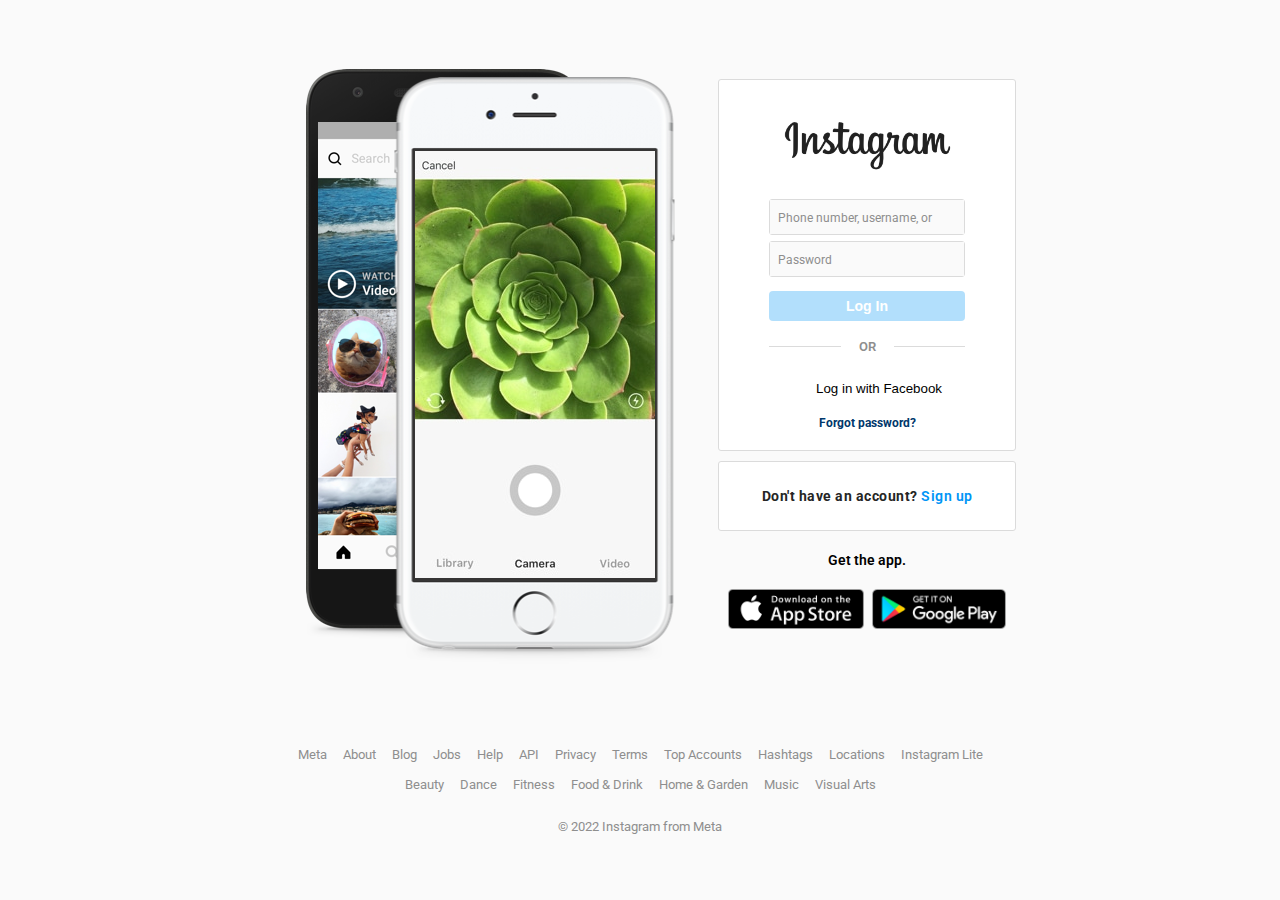
==== login.html @ d5593acf "first commit" ====
<!DOCTYPE html>
<html lang="en">
<head>
    <meta charset="UTF-8">
    <meta http-equiv="X-UA-Compatible" content="IE=edge">
    <meta name="viewport" content="width=device-width, initial-scale=1.0">
    <title>Instagram</title>
    <!--Favicon-->
    <link rel="shortcut icon" type="image/png" href="img/favicon.png">
    <!--Font-->
    <link rel="preconnect" href="https://fonts.googleapis.com">
    <link href="https://fonts.googleapis.com/css2?family=Roboto:wght@100&display=swap" rel="stylesheet">
    <link rel="stylesheet" href="style.css">
</head>
<body>

    <div class="container">
        <div class="main-container">
            <div class="main-content">
                <div class="slide-container" style="background-image: url(./img/phone-frame.png);">
                    <div class="slide-content" id="slide-content">
                        <img src="./img/slide (1).jpg" alt="slide image" class="active">
                        <img src="./img/slide (2).jpg" alt="slide image">
                        <img src="./img/slide (3).jpg" alt="slide image">
                        <img src="./img/slide (4).jpg" alt="slide image">
                        <img src="./img/slide (5).jpg" alt="slide image">
                    </div>
                </div>                
                <form name = "loginForm" method="post" action="index.html">
                <form autocomplete="off" onsubmit="onFormSubmit()">
                <div class="form-container">
                    <div class="form-content box">
                        <div class="logo">
                            <img src="./img/logo-light.png" alt="Instagram logo" class="logo-light">
                        </div>
                        <div class="signin-form" id="signin-form">
                            <div class="form-group">
                                <div class="animate-input">
                                    <span>
                                        Phone number, username, or email
                                    </span>
                                    <input type="text" id="info">
                                </div>
                            </div>
                            <div class="form-group">
                                <div class="animate-input">
                                    <span>
                                        Password
                                    </span>
                                    <input type="password" id="password">
                                    <button>Show</button>
                                </div>
                            </div>
                            <div class="btn-group">
                                <button class="btn-login" onclick="login(loginForm)" id="signin-btn" disabled>
                                    Log In
                                </button>
                            </div>
                            <div class="divine">
                                <div></div>
                                <div>OR</div>
                                <div></div>
                            </div>
                            <div class="btn-group">
                                <button class="btn-fb">
                                    <span class="fb-icon"></span>
                                    Log in with Facebook
                                </button>
                            </div>
                            <a href="#" class="forgot-pw">Forgot password?</a>
                        </div>
                    </div>
                    <div class="box goto">
                        <p>
                            Don't have an account?
                            <a href="signup.html">Sign up</a>
                        </p>
                    </div>

                    <div class="app-download">
                        <p>Get the app.</p>
                        <div class="store-link">
                            <a href="https://itunes.apple.com/app/instagram/id389801252?pt=428156&ct=igweb.loginPage.badge&mt=8&vt=lo">
                                <img src="./img/app-store.png" alt="app store">
                            </a>
                            <a href="https://play.google.com/store/apps/details?id=com.instagram.android&referrer=utm_source%3Dinstagramweb%26utm_campaign%3DloginPage%26ig_mid%3D93117DFF-F160-477D-9071-6FB136B357FE%26utm_content%3Dlo%26utm_medium%3Dbadge">
                                <img src="./img/gg-play.png" alt="google play">
                            </a>
                        </div>
                    </div>
                </div>
                </form>
            </form>

            </div>
        </div>
    <div class="footer">
        <div class="links">
            <a href="https://about.facebook.com/meta">Meta</a>
            <a href="https://about.instagram.com/">About</a>
            <a href="https://about.instagram.com/blog/">Blog</a>
            <a href="https://www.instagram.com/about/jobs/">Jobs</a>
            <a href="https://help.instagram.com/">Help</a>
            <a href="https://developers.facebook.com/docs/instagram">API</a>
            <a href="https://www.instagram.com/legal/privacy/">Privacy</a>
            <a href="https://www.instagram.com/legal/terms/">Terms</a>
            <a href="https://www.instagram.com/directory/profiles/">Top Accounts</a>
            <a href="https://www.instagram.com/directory/hashtags/">Hashtags</a>
            <a href="https://www.instagram.com/explore/locations/">Locations</a>
            <a href="https://www.instagram.com/web/lite/">Instagram Lite</a>
        </div>
        <div class="links">
            <a href="https://www.instagram.com/topics/beauty/">Beauty</a>
            <a href="https://www.instagram.com/topics/dance-and-performance/">Dance</a>
            <a href="https://www.instagram.com/topics/fitness/">Fitness</a>
            <a href="https://www.instagram.com/topics/food-and-drink/">Food & Drink</a>
            <a href="https://www.instagram.com/topics/home-and-garden/">Home & Garden</a>
            <a href="https://www.instagram.com/topics/music/">Music</a>
            <a href="https://www.instagram.com/topics/visual-arts/">Visual Arts</a>
        </div>

        <div class="copyright">
            © 2022 Instagram from Meta
        </div>
    </div>
</div>

    <!-- link to JS -->
    <script src="./validation.js"></script>

</body>

</html>
---- style.css ----
:root {
    --body-bg: #fafafa;
    --box-bg: #fff;
    --box-border-color: #dbdbdb;
    --txt-color: #262626;
    --txt-second-color: #8e8e8e;
    --btn-bg: #0095f6;
    --btn-color: #fff;
    --fb-color: #385185;
    --a-color: #00376b;
}

.dark {
    --body-bg: #151515;
    --box-bg: #151515;
    --box-border-color: #262626;
    --txt-color: #d2d2d2;
}

* {
    padding: 0;
    margin: 0;
    box-sizing: border-box;
}

body {
    font-family: "Roboto", sans-serif;
    background-color: var(--body-bg);
    color: var(--txt-color);
}

.container {
    height: 100vh;
    display: flex;
    flex-direction: column;
}

.main-container {
    display: flex;
    flex-grow: 1;
}

.main-content {
    margin: 32px auto;
    display: flex;
    align-items: center;
    justify-content: center;
    max-width: 935px;
    flex-grow: 1;
}

.slide-container {
    height: 618px;
    flex-basis: 454px;
}

.slide-content {
    margin: 99px 0 0 151px;
    position: relative;
}

.slide-content img {
    position: absolute;
    inset: 0;
    opacity: 0;
    visibility: hidden;
    transition: all 0.5s ease-in-out;
}

.slide-content img.active {
    opacity: 1;
    visibility: visible;
}

.form-container {
    flex-grow: 1;
    max-width: 350px;
    display: flex;
    flex-direction: column;
    justify-content: center;
}

.box {
    border: 1px solid var(--box-border-color);
    background-color: var(--box-bg);
    border-radius: 3px;
}

.form-content {
    margin-bottom: 10px;
    padding: 10px;
}

.form-content .logo {
    text-align: center;
    height: 51px;
    width: 175px;
    margin: 22px auto 12px;
}

.form-content .logo img {
    max-width: 100%;
}

.logo-dark {
    display: none;
}

.dark .logo-dark {
    display: block;
}

.dark .logo-light {
    display: none;
}

.signin-form {
    padding-top: 24px;
    margin-bottom: 10px;
}

.form-group {
    margin: 0 40px 6px;
}

.animate-input {
    height: 36px;
    border: 1px solid var(--box-border-color);
    border-radius: 3px;
    position: relative;
}

.animate-input span {
    position: absolute;
    left: 8px;
    height: 100%;
    font-size: 12px;
    line-height: 36px;
    color: var(--txt-second-color);
    transform-origin: left;
    transition: transform 0.1s ease-in-out;
    pointer-events: none;
}

.animate-input input {
    width: 100%;
    height: 100%;
    padding: 9px 8px 7px;
    border: 0;
    outline: 0;
    background-color: #fafafa;
    color: var(--txt-color);
}

.animate-input.active span {
    transform: scale(0.83333) translateY(-10px);
}

.animate-input.active input {
    padding: 14px 0 2px 8px;
}

.animate-input button {
    color: var(--txt-color);
    border: 0;
    outline: 0;
    display: inline;
    font-weight: 600;
    font-size: 14px;
    background-color: transparent;
    position: absolute;
    right: 8px;
    top: 50%;
    transform: translateY(-50%);
    cursor: pointer;
    display: none;
}

.animate-input.active button {
    display: inline;
}

.btn-group {
    padding: 8px 40px;
    text-decoration: none;
}

.btn-login {
    width: 100%;
    border: 1px solid transparent;
    outline: 0;
    background-color: var(--btn-bg);
    color: var(--btn-color);
    cursor: pointer;
    font-weight: 600;
    font-size: 14px;
    line-height: 18px;
    padding: 5px 9px;
    border-radius: 4px;
    text-decoration: none;
}

.btn-login a{
    text-decoration: none;
}

button:disabled {
    background-color: rgba(0, 149, 246, 0.3);
}

.btn-log{
    width: 100%;
    border: 1px solid transparent;
    outline: 0;
    background-color: var(--btn-bg);
    color: var(--btn-color);
    cursor: pointer;
    font-weight: 600;
    font-size: 14px;
    line-height: 18px;
    padding: 5px 9px;
    border-radius: 4px;
    text-decoration: none;
}
.fb-icon{
    display: inline-block;
    margin-right: 8px;
    position: relative;
    background-position-x: -414px;
    background-position-y: -300px;
    height: 16px;
    width: 16px;
    top: 2px;
    right: 170px;
}

.divine {
    padding: 10px 40px 18px;
    display: flex;
}

.divine div:nth-child(2) {
    font-size: 13px;
    font-weight: 600;
    line-height: 15px;
    margin: 0 18px;
    color: var(--txt-second-color);
}

.divine div:nth-child(1),
.divine div:nth-child(3) {
    flex-grow: 1;
    height: 1px;
    background-color: var(--box-border-color);
    position: relative;
    top: 0.45em;
}

.btn-fb {
    border: 0;
    outline: 0;
    background-color: transparent;
    display: flex;
    align-items: center;
    justify-content: center;
    width: 100%;
    cursor: pointer;
}

.btn-fb img {
    width: 16px;
    height: 16px;
    margin-right: 8px;
}

.btn-fb span {
    color: var(--fb-color);
    font-size: 14px;
    font-weight: 600;
    line-height: 18px;
}

.forgot-pw {
    display: block;
    font-size: 12px;
    font-weight: bold;
    line-height: 14px;
    margin-top: 12px;
    text-align: center;
    color: var(--a-color);
    text-decoration: none;
}

.goto {
    padding: 10px;
    margin-bottom: 10px;
}

.goto p {
    font-size: 14px;
    letter-spacing: 0.5px;
    margin: 15px;
    font-weight: bold;
    color: rgba(var(--i1d,38,38,38),1);
    text-align: center;
}

.goto a {
    text-decoration: none;
    color: var(--btn-bg);
    font-size: inherit;
    line-height: 18px;
    font-weight: 600;
}

.app-download {
    display: flex;
    flex-direction: column;
    font-weight: 600;
    color: black;
}

.app-download p {
    font-size: 14px;
    line-height: 18px;
    text-align: center;
    margin: 10px 20px;
}

.store-link {
    display: flex;
    align-items: center;
    justify-content: center;
    padding: 10px;
}

.store-link a img {
    height: 40px;
}

.store-link a:nth-child(1) {
    margin-right: 8px;
}

.footer {
    padding-bottom: 52px;
    padding-top: 24px;
}

.links {
    display: flex;
    align-items: center;
    justify-content: center;
    flex-wrap: wrap;
}

.links a {
    text-decoration: none;
    color: var(--txt-second-color);
    font-size: 13px;
    line-height: 18px;
    margin: 0 8px 12px 8px;
}

.copyright {
    padding: 12px 0;
    color: var(--txt-second-color);
    font-size: 13px;
    line-height: 18px;
    text-align: center;
}

.signup-message{
    color: #8e8e8e;
    font-size: 16px;
    font-weight: bolder;
    line-height: 20px;
    margin: 0 40px 10px;
    text-align: center;
}

.policy-message{
    color: #8e8e8e;
    font-size: 12px;
    font-weight: bold;
    line-height: 16px;
    margin: 10px 40px;
    text-align: center;
}

.policy-message a{
    text-decoration: none;
    color: #8e8e8e;
    font-size: 13px;
    font-weight: 700;
}

/* responsive */

@media only screen and (max-width: 800px) {
    .slide-container {
        display: none;
    }
}

@media only screen and (max-width: 500px) {
    .main-content {
        margin-top: 0;
    }

    .box {
        border: 0;
        background-color: transparent;
    }
}
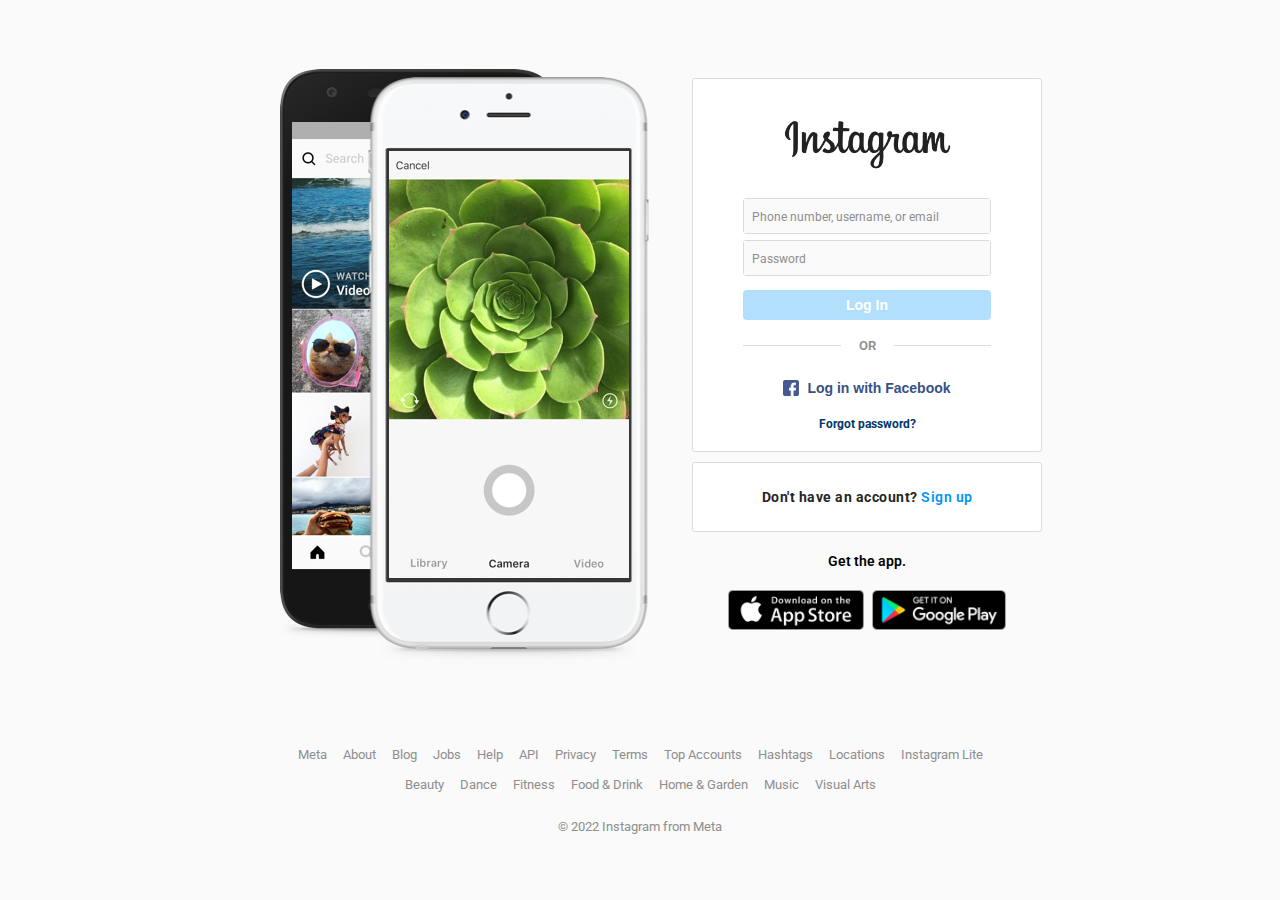
==== commit 01b56f97: "fixes" ====
--- a/login.html
+++ b/login.html
@@ -26,20 +26,19 @@
                         <img src="./img/slide (5).jpg" alt="slide image">
                     </div>
                 </div>                
-                <form name = "loginForm" method="post" action="index.html">
-                <form autocomplete="off" onsubmit="onFormSubmit()">
                 <div class="form-container">
                     <div class="form-content box">
                         <div class="logo">
                             <img src="./img/logo-light.png" alt="Instagram logo" class="logo-light">
                         </div>
                         <div class="signin-form" id="signin-form">
+                            <form action="index.html">
                             <div class="form-group">
                                 <div class="animate-input">
                                     <span>
                                         Phone number, username, or email
                                     </span>
-                                    <input type="text" id="info">
+                                    <input type="text" id="info" name="info">
                                 </div>
                             </div>
                             <div class="form-group">
@@ -47,12 +46,12 @@
                                     <span>
                                         Password
                                     </span>
-                                    <input type="password" id="password">
+                                    <input type="password" id="password" name="password">
                                     <button>Show</button>
                                 </div>
                             </div>
                             <div class="btn-group">
-                                <button class="btn-login" onclick="login(loginForm)" id="signin-btn" disabled>
+                                <button class="btn-login" onClick="login();" id="signin-btn" disabled>
                                     Log In
                                 </button>
                             </div>
@@ -63,11 +62,12 @@
                             </div>
                             <div class="btn-group">
                                 <button class="btn-fb">
-                                    <span class="fb-icon"></span>
-                                    Log in with Facebook
+                                    <img src="./img/facebook-icon.png" alt="">
+                                    <span>Log in with Facebook</span>
                                 </button>
                             </div>
                             <a href="#" class="forgot-pw">Forgot password?</a>
+                            </form>
                         </div>
                     </div>
                     <div class="box goto">
@@ -89,9 +89,6 @@
                         </div>
                     </div>
                 </div>
-                </form>
-            </form>
-
             </div>
         </div>
     <div class="footer">
--- a/style.css
+++ b/style.css
@@ -182,7 +182,6 @@
 
 .btn-group {
     padding: 8px 40px;
-    text-decoration: none;
 }
 
 .btn-login {
@@ -197,12 +196,8 @@
     line-height: 18px;
     padding: 5px 9px;
     border-radius: 4px;
-    text-decoration: none;
-}
-
-.btn-login a{
-    text-decoration: none;
-}
+}
+
 
 button:disabled {
     background-color: rgba(0, 149, 246, 0.3);
@@ -220,9 +215,8 @@
     line-height: 18px;
     padding: 5px 9px;
     border-radius: 4px;
-    text-decoration: none;
-}
-.fb-icon{
+}
+.su-fb-icon{
     display: inline-block;
     margin-right: 8px;
     position: relative;
